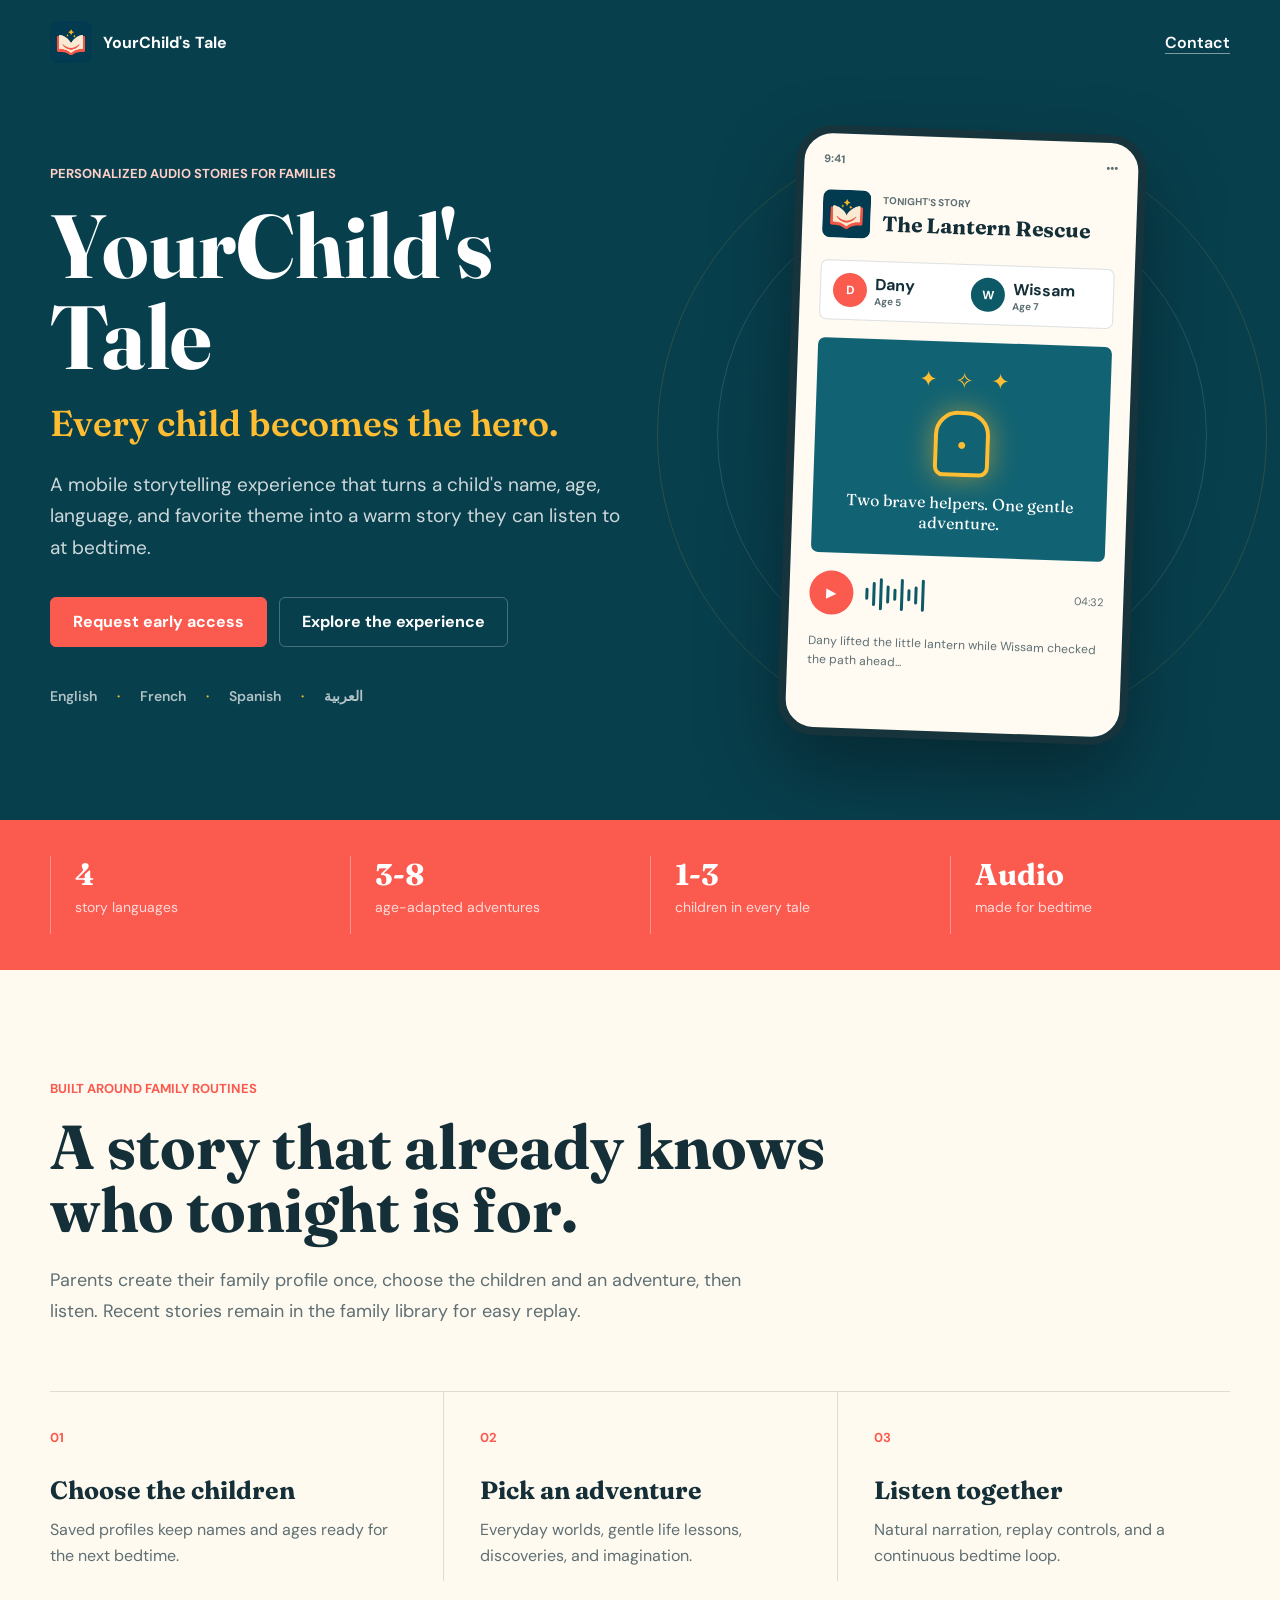
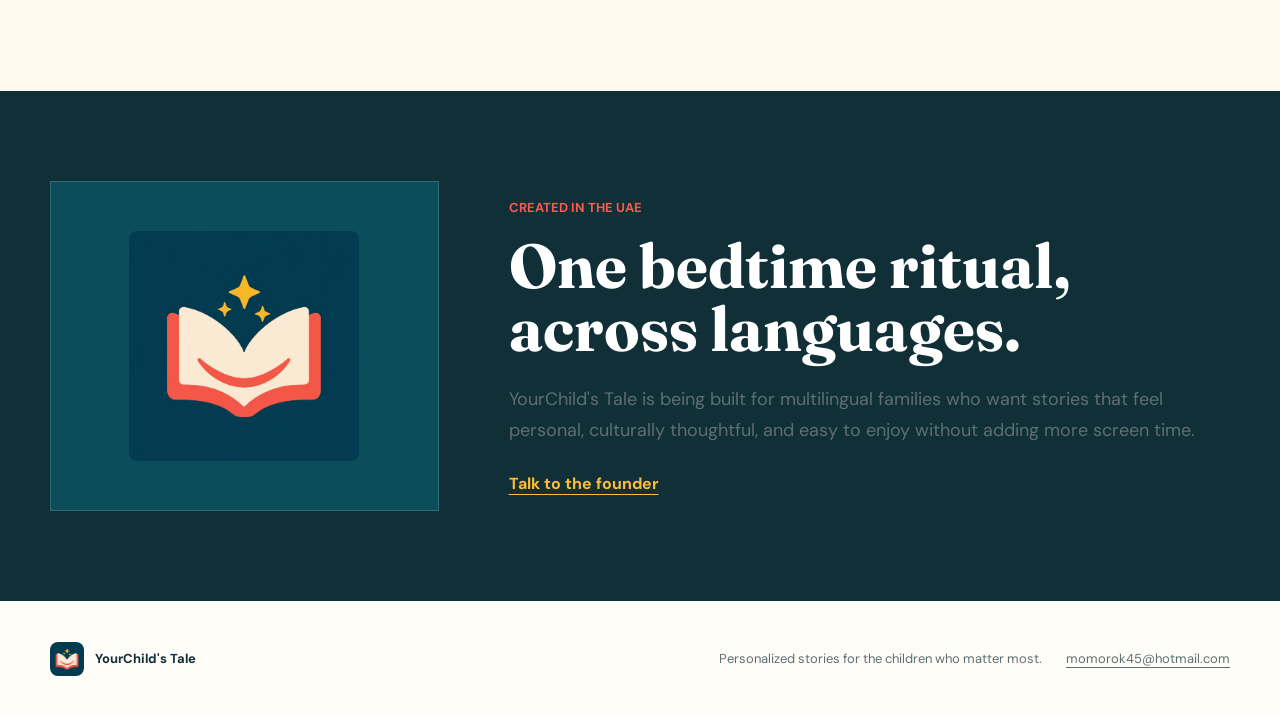
==== index.html @ 48b43051 "Launch YourChild's Tale company website" ====
<!doctype html>
<html lang="en">
  <head>
    <meta charset="UTF-8" />
    <meta name="viewport" content="width=device-width, initial-scale=1.0" />
    <meta
      name="description"
      content="YourChild's Tale creates personalized, narrated children's stories in English, French, Spanish, and Arabic."
    />
    <meta name="theme-color" content="#083f4d" />
    <title>YourChild's Tale | Personalized audio stories</title>
    <link rel="icon" type="image/png" href="assets/logo.png" />
    <link rel="preconnect" href="https://fonts.googleapis.com" />
    <link rel="preconnect" href="https://fonts.gstatic.com" crossorigin />
    <link
      href="https://fonts.googleapis.com/css2?family=DM+Sans:wght@400;500;600;700&family=Fraunces:opsz,wght@9..144,600;9..144,700&display=swap"
      rel="stylesheet"
    />
    <link rel="stylesheet" href="styles.css" />
  </head>
  <body>
    <header class="site-header">
      <a class="brand" href="#top" aria-label="YourChild's Tale home">
        <img src="assets/logo.png" alt="" />
        <span>YourChild's Tale</span>
      </a>
      <a class="header-link" href="mailto:momorok45@hotmail.com">Contact</a>
    </header>

    <main id="top">
      <section class="hero" aria-labelledby="hero-title">
        <div class="hero-copy">
          <p class="eyebrow">Personalized audio stories for families</p>
          <h1 id="hero-title">YourChild's Tale</h1>
          <p class="hero-line">Every child becomes the hero.</p>
          <p class="hero-description">
            A mobile storytelling experience that turns a child's name, age, language,
            and favorite theme into a warm story they can listen to at bedtime.
          </p>
          <div class="hero-actions">
            <a class="button button-primary" href="mailto:momorok45@hotmail.com?subject=YourChild%27s%20Tale%20early%20access">
              Request early access
            </a>
            <a class="button button-secondary" href="#experience">Explore the experience</a>
          </div>
          <div class="languages" aria-label="Supported languages">
            <span>English</span>
            <span>French</span>
            <span>Spanish</span>
            <span lang="ar" dir="rtl">العربية</span>
          </div>
        </div>

        <div class="product-visual" aria-label="Preview of the personalized story experience">
          <div class="orbit orbit-one"></div>
          <div class="orbit orbit-two"></div>
          <div class="phone">
            <div class="phone-top"><span>9:41</span><span>•••</span></div>
            <div class="app-heading">
              <img src="assets/logo.png" alt="YourChild's Tale logo" />
              <div>
                <small>TONIGHT'S STORY</small>
                <strong>The Lantern Rescue</strong>
              </div>
            </div>
            <div class="children-row">
              <span class="avatar">D</span>
              <div><strong>Dany</strong><small>Age 5</small></div>
              <span class="avatar companion">W</span>
              <div><strong>Wissam</strong><small>Age 7</small></div>
            </div>
            <div class="story-art">
              <div class="stars">✦ &nbsp; ✧ &nbsp; ✦</div>
              <div class="lantern">●</div>
              <p>Two brave helpers. One gentle adventure.</p>
            </div>
            <div class="player">
              <button type="button" aria-label="Play story">▶</button>
              <div class="wave" aria-hidden="true">
                <i></i><i></i><i></i><i></i><i></i><i></i><i></i><i></i><i></i>
              </div>
              <span>04:32</span>
            </div>
            <p class="story-excerpt">
              Dany lifted the little lantern while Wissam checked the path ahead...
            </p>
          </div>
        </div>
      </section>

      <section class="signal-band" aria-label="Product highlights">
        <div><strong>4</strong><span>story languages</span></div>
        <div><strong>3-8</strong><span>age-adapted adventures</span></div>
        <div><strong>1-3</strong><span>children in every tale</span></div>
        <div><strong>Audio</strong><span>made for bedtime</span></div>
      </section>

      <section class="experience" id="experience">
        <div class="section-intro">
          <p class="eyebrow">Built around family routines</p>
          <h2>A story that already knows who tonight is for.</h2>
          <p>
            Parents create their family profile once, choose the children and an adventure,
            then listen. Recent stories remain in the family library for easy replay.
          </p>
        </div>
        <div class="steps">
          <article>
            <span>01</span>
            <h3>Choose the children</h3>
            <p>Saved profiles keep names and ages ready for the next bedtime.</p>
          </article>
          <article>
            <span>02</span>
            <h3>Pick an adventure</h3>
            <p>Everyday worlds, gentle life lessons, discoveries, and imagination.</p>
          </article>
          <article>
            <span>03</span>
            <h3>Listen together</h3>
            <p>Natural narration, replay controls, and a continuous bedtime loop.</p>
          </article>
        </div>
      </section>

      <section class="mission">
        <div class="mission-mark">
          <img src="assets/logo.png" alt="" />
        </div>
        <div>
          <p class="eyebrow">Created in the UAE</p>
          <h2>One bedtime ritual, across languages.</h2>
          <p>
            YourChild's Tale is being built for multilingual families who want stories that
            feel personal, culturally thoughtful, and easy to enjoy without adding more screen time.
          </p>
          <a href="mailto:momorok45@hotmail.com?subject=YourChild%27s%20Tale%20partnership">Talk to the founder</a>
        </div>
      </section>
    </main>

    <footer>
      <div class="brand footer-brand">
        <img src="assets/logo.png" alt="" />
        <span>YourChild's Tale</span>
      </div>
      <p>Personalized stories for the children who matter most.</p>
      <a href="mailto:momorok45@hotmail.com">momorok45@hotmail.com</a>
    </footer>
  </body>
</html>
---- styles.css ----
:root {
  --ink: #142f38;
  --muted: #5e6f73;
  --deep: #083f4d;
  --deep-2: #0c5967;
  --coral: #fb5a4f;
  --gold: #ffbd32;
  --paper: #fffaf0;
  --white: #ffffff;
  --line: rgba(20, 47, 56, 0.14);
}

* {
  box-sizing: border-box;
}

html {
  scroll-behavior: smooth;
}

body {
  margin: 0;
  color: var(--ink);
  background: var(--paper);
  font-family: "DM Sans", sans-serif;
  letter-spacing: 0;
}

a {
  color: inherit;
}

.site-header {
  position: absolute;
  z-index: 10;
  top: 0;
  left: 50%;
  width: min(1180px, calc(100% - 40px));
  height: 84px;
  display: flex;
  align-items: center;
  justify-content: space-between;
  transform: translateX(-50%);
  color: var(--white);
}

.brand {
  display: inline-flex;
  align-items: center;
  gap: 11px;
  color: inherit;
  font-weight: 700;
  text-decoration: none;
}

.brand img {
  width: 42px;
  height: 42px;
  border-radius: 8px;
}

.header-link {
  font-weight: 600;
  text-underline-offset: 5px;
  text-decoration-color: rgba(255, 255, 255, 0.48);
}

.hero {
  min-height: 760px;
  padding: 130px max(24px, calc((100vw - 1180px) / 2)) 80px;
  display: grid;
  grid-template-columns: minmax(0, 1.04fr) minmax(360px, 0.96fr);
  align-items: center;
  gap: 64px;
  overflow: hidden;
  color: var(--white);
  background: var(--deep);
}

.hero-copy {
  position: relative;
  z-index: 2;
  max-width: 650px;
}

.eyebrow {
  margin: 0 0 18px;
  color: var(--coral);
  font-size: 13px;
  font-weight: 700;
  text-transform: uppercase;
}

.hero .eyebrow {
  color: #ffcec7;
}

h1,
h2 {
  margin: 0;
  font-family: "Fraunces", serif;
  font-weight: 700;
  line-height: 1.02;
}

h1 {
  max-width: 760px;
  font-size: clamp(58px, 7vw, 104px);
}

.hero-line {
  margin: 18px 0 0;
  color: var(--gold);
  font-family: "Fraunces", serif;
  font-size: clamp(24px, 3vw, 36px);
  font-weight: 600;
}

.hero-description {
  max-width: 590px;
  margin: 24px 0 0;
  color: rgba(255, 255, 255, 0.8);
  font-size: 19px;
  line-height: 1.65;
}

.hero-actions {
  display: flex;
  flex-wrap: wrap;
  gap: 12px;
  margin-top: 34px;
}

.button {
  min-height: 50px;
  padding: 0 22px;
  display: inline-flex;
  align-items: center;
  justify-content: center;
  border: 1px solid rgba(255, 255, 255, 0.25);
  border-radius: 6px;
  font-weight: 700;
  text-decoration: none;
  transition: transform 160ms ease, background 160ms ease;
}

.button:hover {
  transform: translateY(-2px);
}

.button-primary {
  border-color: var(--coral);
  background: var(--coral);
}

.button-secondary {
  background: transparent;
}

.languages {
  margin-top: 40px;
  display: flex;
  flex-wrap: wrap;
  gap: 10px 20px;
  color: rgba(255, 255, 255, 0.68);
  font-size: 14px;
  font-weight: 600;
}

.languages span:not(:last-child)::after {
  content: "·";
  margin-left: 20px;
  color: var(--gold);
}

.product-visual {
  position: relative;
  min-height: 560px;
  display: grid;
  place-items: center;
}

.orbit {
  position: absolute;
  border: 1px solid rgba(255, 255, 255, 0.12);
  border-radius: 50%;
}

.orbit-one {
  width: 490px;
  height: 490px;
}

.orbit-two {
  width: 610px;
  height: 610px;
  border-color: rgba(255, 189, 50, 0.14);
}

.phone {
  position: relative;
  z-index: 2;
  width: min(350px, 88vw);
  min-height: 610px;
  padding: 18px 20px 24px;
  border: 8px solid #17343c;
  border-radius: 36px;
  color: var(--ink);
  background: #fffaf2;
  box-shadow: 0 35px 80px rgba(0, 0, 0, 0.34);
  transform: rotate(2deg);
}

.phone-top {
  display: flex;
  justify-content: space-between;
  color: var(--muted);
  font-size: 11px;
  font-weight: 700;
}

.app-heading {
  margin-top: 24px;
  display: flex;
  align-items: center;
  gap: 12px;
}

.app-heading img {
  width: 48px;
  height: 48px;
  border-radius: 8px;
}

.app-heading small,
.children-row small {
  display: block;
  color: var(--muted);
  font-size: 10px;
  font-weight: 700;
}

.app-heading strong {
  display: block;
  margin-top: 3px;
  font-family: "Fraunces", serif;
  font-size: 21px;
}

.children-row {
  margin-top: 22px;
  padding: 12px;
  display: grid;
  grid-template-columns: 34px 1fr 34px 1fr;
  align-items: center;
  gap: 8px;
  border: 1px solid var(--line);
  border-radius: 7px;
  background: var(--white);
}

.avatar {
  width: 34px;
  height: 34px;
  display: grid;
  place-items: center;
  border-radius: 50%;
  color: var(--white);
  background: var(--coral);
  font-size: 12px;
  font-weight: 700;
}

.avatar.companion {
  background: var(--deep-2);
}

.story-art {
  height: 215px;
  margin-top: 18px;
  padding: 24px;
  display: flex;
  flex-direction: column;
  align-items: center;
  justify-content: center;
  border-radius: 7px;
  color: var(--white);
  text-align: center;
  background: #116373;
}

.story-art .stars {
  color: var(--gold);
  font-size: 22px;
}

.lantern {
  width: 56px;
  height: 78px;
  margin: 16px 0;
  display: grid;
  place-items: center;
  border: 4px solid var(--gold);
  border-radius: 24px 24px 10px 10px;
  color: var(--gold);
  box-shadow: 0 0 28px rgba(255, 189, 50, 0.5);
}

.story-art p {
  margin: 0;
  font-family: "Fraunces", serif;
  font-size: 16px;
}

.player {
  margin-top: 18px;
  display: grid;
  grid-template-columns: 44px 1fr auto;
  align-items: center;
  gap: 12px;
}

.player button {
  width: 44px;
  height: 44px;
  border: 0;
  border-radius: 50%;
  color: var(--white);
  background: var(--coral);
  cursor: default;
}

.wave {
  height: 36px;
  display: flex;
  align-items: center;
  gap: 4px;
}

.wave i {
  width: 3px;
  height: 12px;
  display: block;
  border-radius: 3px;
  background: var(--deep-2);
}

.wave i:nth-child(2n) { height: 24px; }
.wave i:nth-child(3n) { height: 32px; }
.wave i:nth-child(4n) { height: 18px; }

.player span {
  color: var(--muted);
  font-size: 11px;
}

.story-excerpt {
  margin: 17px 0 0;
  color: var(--muted);
  font-size: 12px;
  line-height: 1.55;
}

.signal-band {
  min-height: 150px;
  padding: 36px max(24px, calc((100vw - 1180px) / 2));
  display: grid;
  grid-template-columns: repeat(4, 1fr);
  gap: 20px;
  color: var(--white);
  background: var(--coral);
}

.signal-band div {
  min-width: 0;
  padding-left: 24px;
  border-left: 1px solid rgba(255, 255, 255, 0.35);
}

.signal-band strong,
.signal-band span {
  display: block;
}

.signal-band strong {
  font-family: "Fraunces", serif;
  font-size: 30px;
}

.signal-band span {
  margin-top: 5px;
  color: rgba(255, 255, 255, 0.78);
  font-size: 14px;
}

.experience {
  padding: 110px max(24px, calc((100vw - 1180px) / 2));
}

.section-intro {
  max-width: 780px;
}

h2 {
  font-size: clamp(38px, 5vw, 62px);
}

.section-intro > p:last-child,
.mission > div > p:last-of-type {
  max-width: 700px;
  margin: 24px 0 0;
  color: var(--muted);
  font-size: 18px;
  line-height: 1.7;
}

.steps {
  margin-top: 64px;
  display: grid;
  grid-template-columns: repeat(3, 1fr);
  border-top: 1px solid var(--line);
}

.steps article {
  padding: 34px 36px 12px 0;
}

.steps article + article {
  padding-left: 36px;
  border-left: 1px solid var(--line);
}

.steps span {
  color: var(--coral);
  font-size: 13px;
  font-weight: 700;
}

.steps h3 {
  margin: 28px 0 12px;
  font-family: "Fraunces", serif;
  font-size: 25px;
}

.steps p {
  margin: 0;
  color: var(--muted);
  line-height: 1.65;
}

.mission {
  padding: 90px max(24px, calc((100vw - 1180px) / 2));
  display: grid;
  grid-template-columns: minmax(240px, 0.7fr) minmax(0, 1.3fr);
  align-items: center;
  gap: 70px;
  color: var(--white);
  background: #102f37;
}

.mission-mark {
  min-height: 330px;
  display: grid;
  place-items: center;
  border: 1px solid rgba(255, 255, 255, 0.16);
  background: #0b4d5b;
}

.mission-mark img {
  width: min(230px, 70%);
  border-radius: 8px;
}

.mission a {
  display: inline-block;
  margin-top: 28px;
  color: var(--gold);
  font-weight: 700;
  text-underline-offset: 5px;
}

footer {
  padding: 36px max(24px, calc((100vw - 1180px) / 2));
  display: grid;
  grid-template-columns: 1fr auto auto;
  align-items: center;
  gap: 24px;
  color: var(--muted);
  background: #fffdf8;
  font-size: 13px;
}

.footer-brand {
  color: var(--ink);
}

.footer-brand img {
  width: 34px;
  height: 34px;
}

footer a {
  text-underline-offset: 4px;
}

@media (max-width: 900px) {
  .hero {
    min-height: auto;
    grid-template-columns: 1fr;
    gap: 60px;
  }

  .hero-copy {
    padding-top: 40px;
  }

  .product-visual {
    min-height: 650px;
  }

  .signal-band {
    grid-template-columns: repeat(2, 1fr);
  }

  .steps {
    grid-template-columns: 1fr;
  }

  .steps article,
  .steps article + article {
    padding: 26px 0;
    border-left: 0;
    border-bottom: 1px solid var(--line);
  }

  .mission {
    grid-template-columns: 1fr;
  }

  footer {
    grid-template-columns: 1fr;
  }
}

@media (max-width: 560px) {
  .site-header {
    width: calc(100% - 32px);
  }

  .site-header .brand span {
    font-size: 14px;
  }

  .hero {
    padding: 118px 20px 54px;
  }

  h1 {
    font-size: 56px;
  }

  .hero-description {
    font-size: 17px;
  }

  .hero-actions,
  .button {
    width: 100%;
  }

  .languages span:not(:last-child)::after {
    display: none;
  }

  .product-visual {
    min-height: 615px;
  }

  .phone {
    transform: none;
  }

  .orbit-one {
    width: 400px;
    height: 400px;
  }

  .orbit-two {
    display: none;
  }

  .signal-band {
    grid-template-columns: 1fr 1fr;
    padding: 32px 20px;
  }

  .signal-band div {
    padding-left: 14px;
  }

  .experience,
  .mission {
    padding: 76px 20px;
  }

  .mission-mark {
    min-height: 260px;
  }

  footer {
    padding: 34px 20px;
  }
}

@media (prefers-reduced-motion: reduce) {
  html {
    scroll-behavior: auto;
  }

  .button {
    transition: none;
  }
}
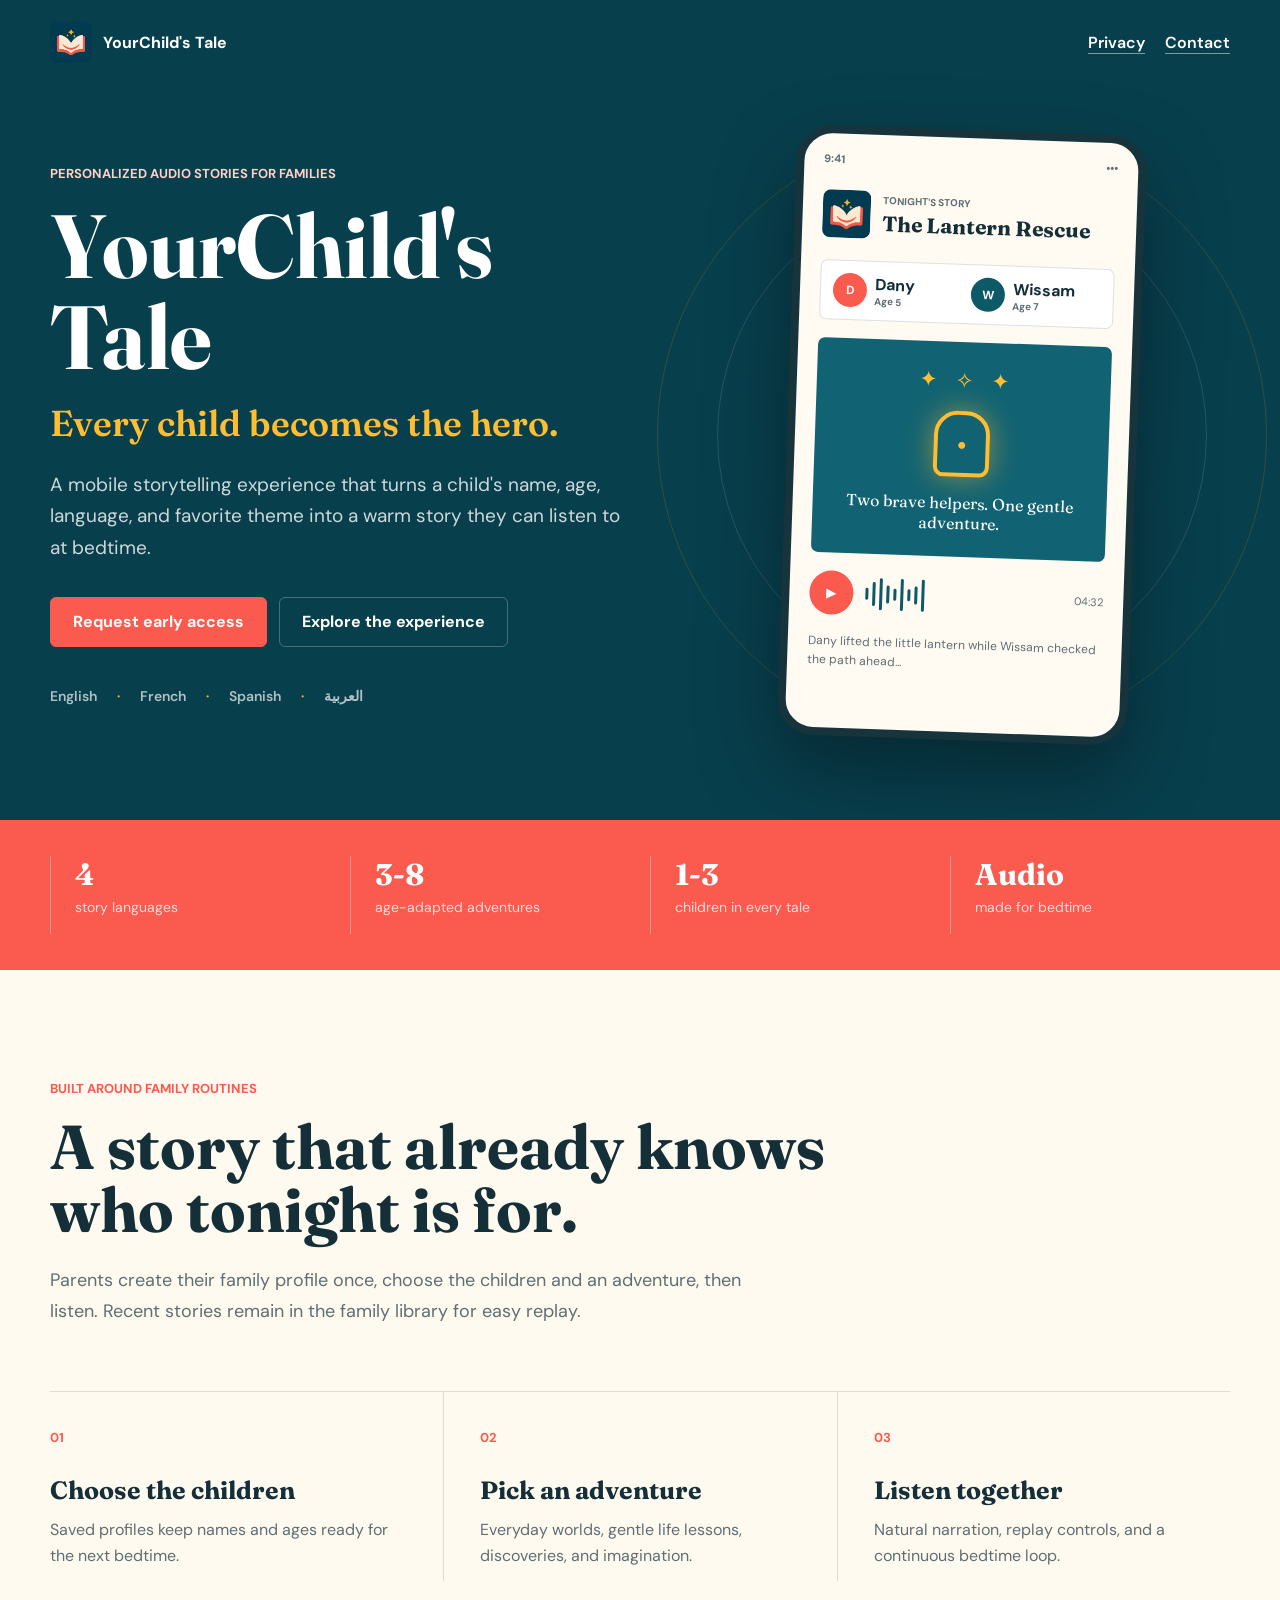
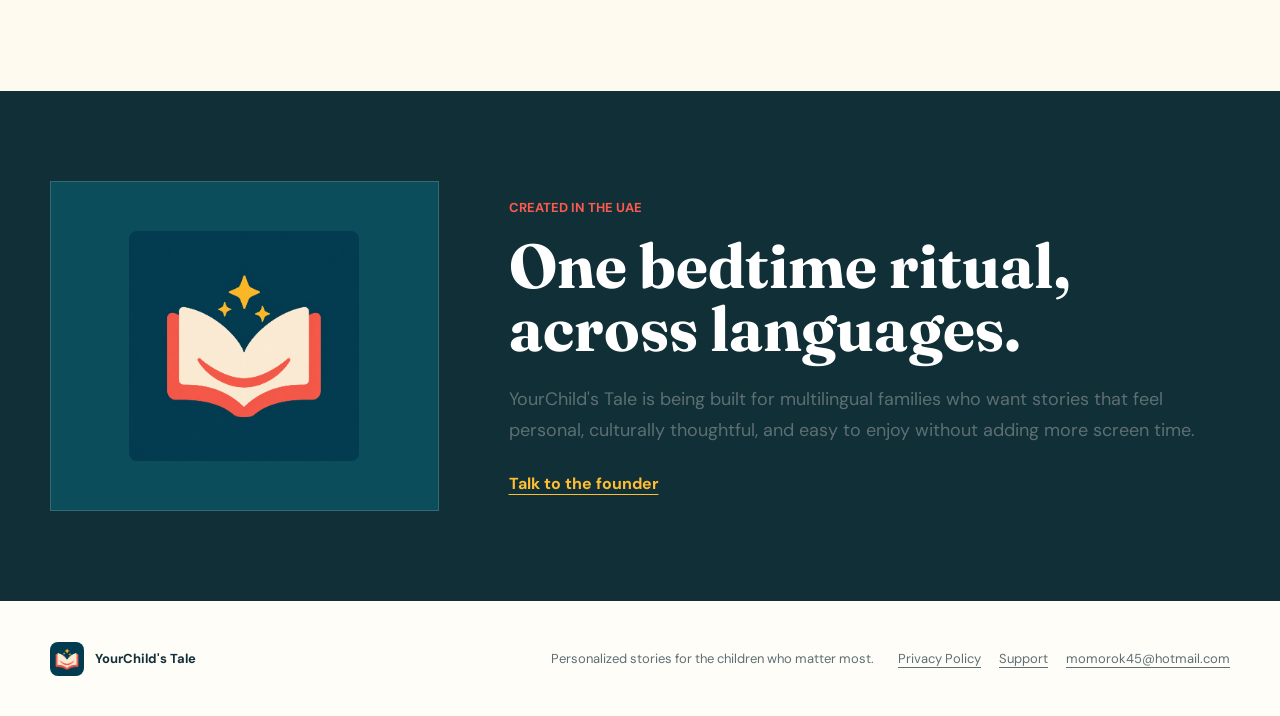
==== commit 171b990e: "Add privacy and support pages" ====
--- a/index.html
+++ b/index.html
@@ -24,7 +24,10 @@
         <img src="assets/logo.png" alt="" />
         <span>YourChild's Tale</span>
       </a>
-      <a class="header-link" href="mailto:momorok45@hotmail.com">Contact</a>
+      <nav class="header-nav" aria-label="Main navigation">
+        <a class="header-link" href="privacy.html">Privacy</a>
+        <a class="header-link" href="mailto:momorok45@hotmail.com">Contact</a>
+      </nav>
     </header>
 
     <main id="top">
@@ -145,7 +148,11 @@
         <span>YourChild's Tale</span>
       </div>
       <p>Personalized stories for the children who matter most.</p>
-      <a href="mailto:momorok45@hotmail.com">momorok45@hotmail.com</a>
+      <div class="footer-links">
+        <a href="privacy.html">Privacy Policy</a>
+        <a href="support.html">Support</a>
+        <a href="mailto:momorok45@hotmail.com">momorok45@hotmail.com</a>
+      </div>
     </footer>
   </body>
 </html>
--- a/styles.css
+++ b/styles.css
@@ -57,6 +57,12 @@
   width: 42px;
   height: 42px;
   border-radius: 8px;
+}
+
+.header-nav {
+  display: inline-flex;
+  align-items: center;
+  gap: 20px;
 }
 
 .header-link {
@@ -503,6 +509,72 @@
   text-underline-offset: 4px;
 }
 
+.footer-links {
+  display: inline-flex;
+  align-items: center;
+  gap: 18px;
+  flex-wrap: wrap;
+}
+
+.legal-page {
+  background: #fffdf8;
+}
+
+.legal-header {
+  position: relative;
+  left: auto;
+  width: min(1180px, calc(100% - 40px));
+  margin: 0 auto;
+  transform: none;
+  color: var(--ink);
+}
+
+.legal-header .header-link {
+  text-decoration-color: rgba(20, 47, 56, 0.35);
+}
+
+.legal {
+  width: min(860px, calc(100% - 40px));
+  margin: 0 auto;
+  padding: 72px 0 96px;
+}
+
+.legal h1 {
+  max-width: 820px;
+  color: var(--deep);
+  font-size: clamp(46px, 7vw, 72px);
+}
+
+.legal h2 {
+  margin-top: 42px;
+  color: var(--deep);
+  font-size: clamp(26px, 4vw, 36px);
+}
+
+.legal p,
+.legal li {
+  color: var(--muted);
+  font-size: 17px;
+  line-height: 1.75;
+}
+
+.legal ul {
+  margin: 16px 0 0;
+  padding-left: 22px;
+}
+
+.legal a {
+  color: var(--deep);
+  font-weight: 700;
+  text-underline-offset: 4px;
+}
+
+.legal-updated {
+  margin-top: 18px;
+  color: var(--coral);
+  font-weight: 700;
+}
+
 @media (max-width: 900px) {
   .hero {
     min-height: auto;
